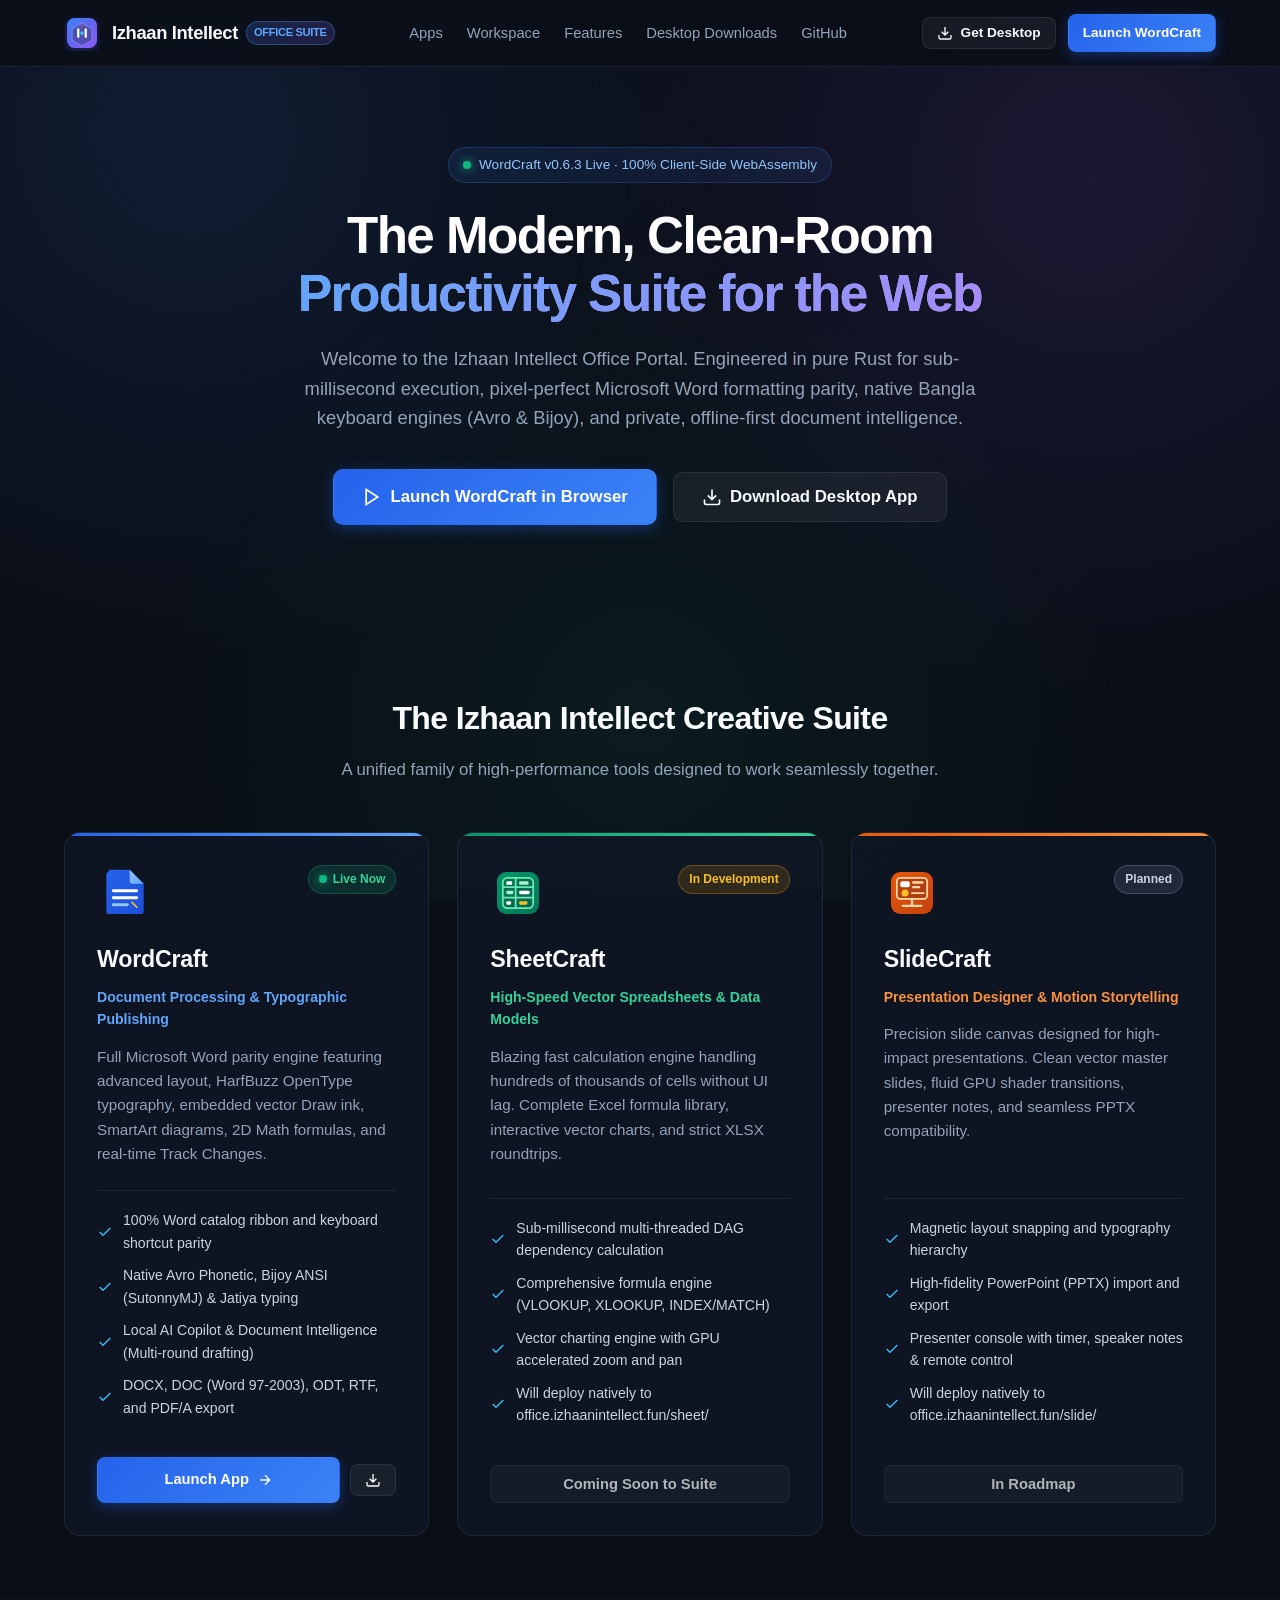
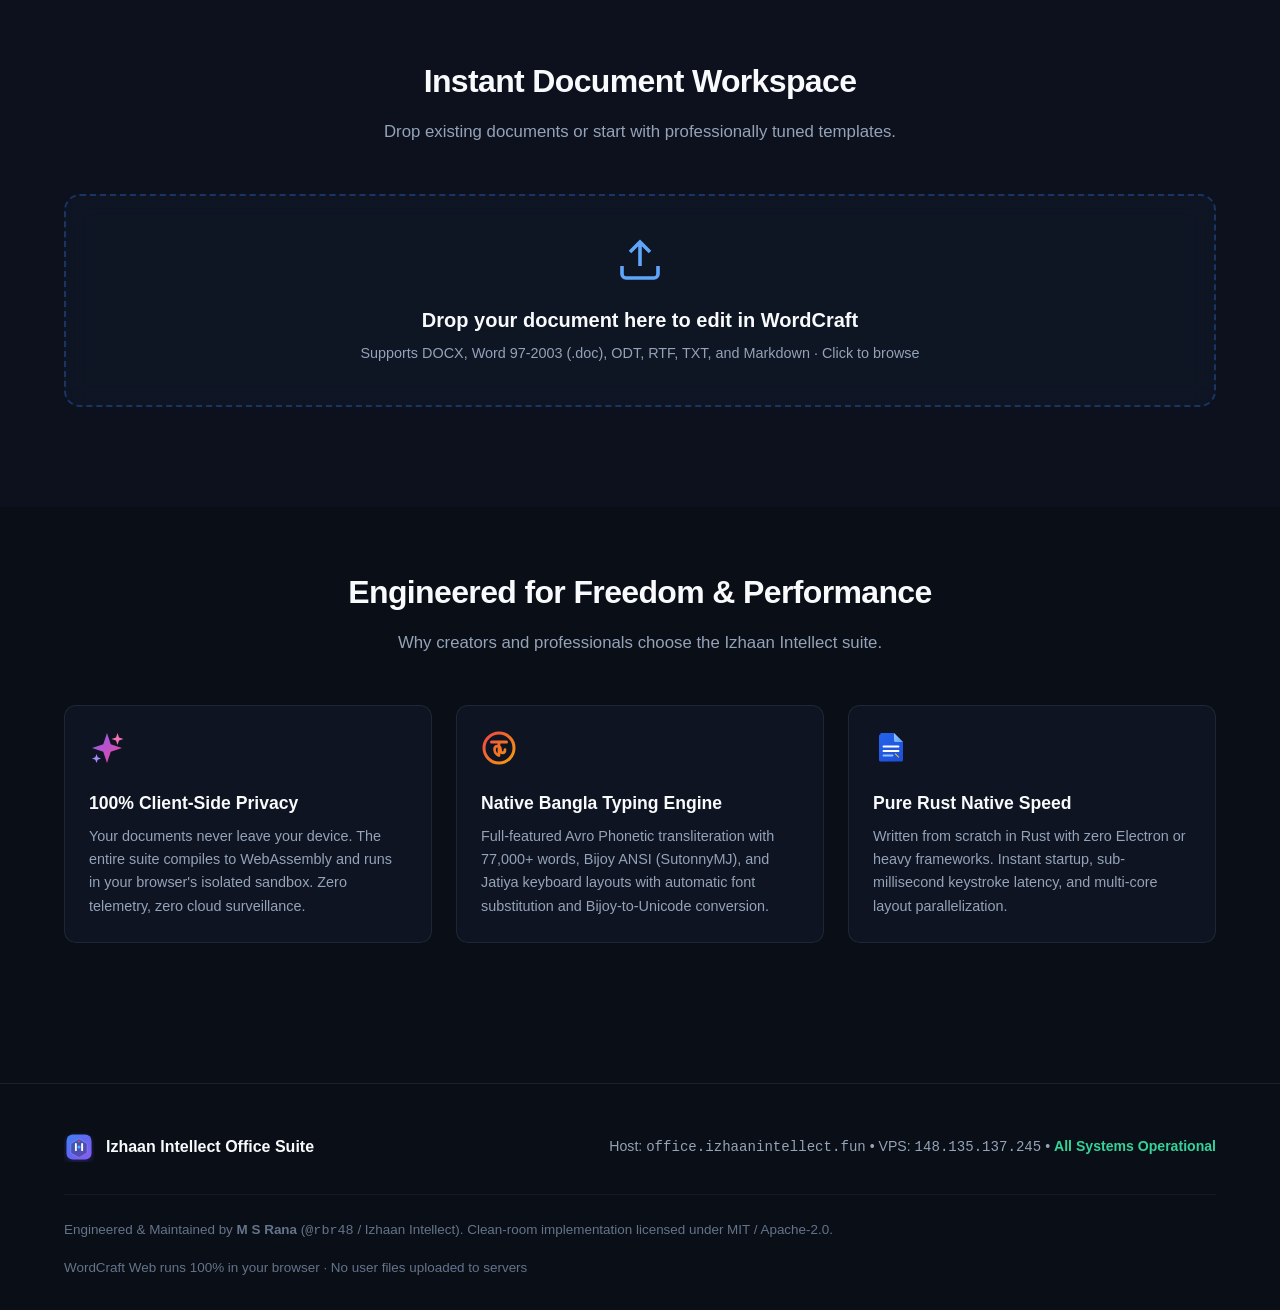
==== deploy/portal/index.html @ 46769c38 "deploy: web portal and VPS deployment pipeline for office.izhaanintellect.fun" ====
<!DOCTYPE html>
<html lang="en">
<head>
  <meta charset="utf-8">
  <meta name="viewport" content="width=device-width, initial-scale=1.0">
  <title>Izhaan Intellect Office Suite · Word, Spreadsheets & Presentations</title>
  <meta name="description" content="Clean-room, high-performance open office suite engineered in pure Rust. Native Microsoft Word compatibility, built-in Bangla IME, and offline AI Document Copilot.">
  <link rel="icon" type="image/svg+xml" href="assets/logo.svg">
  <link rel="stylesheet" href="styles.css">
</head>
<body>

  <!-- Navigation Bar -->
  <nav class="navbar">
    <div class="container nav-container">
      <a href="/" class="brand">
        <img src="assets/logo.svg" alt="Izhaan Intellect Office Logo" class="brand-logo">
        <span class="brand-text">
          Izhaan Intellect <span class="suite-badge">Office Suite</span>
        </span>
      </a>

      <ul class="nav-links">
        <li><a href="#apps" class="nav-link">Apps</a></li>
        <li><a href="#workspace" class="nav-link">Workspace</a></li>
        <li><a href="#features" class="nav-link">Features</a></li>
        <li><a href="#downloads" class="nav-link" data-open-modal="downloads">Desktop Downloads</a></li>
        <li><a href="https://github.com/rbr48/wordcraft" target="_blank" rel="noopener" class="nav-link">GitHub</a></li>
      </ul>

      <div class="nav-actions">
        <button class="btn btn-secondary btn-sm" data-open-modal="downloads">
          <svg width="16" height="16" viewBox="0 0 24 24" fill="none" stroke="currentColor" stroke-width="2">
            <path d="M21 15v4a2 2 0 0 1-2 2H5a2 2 0 0 1-2-2v-4M7 10l5 5 5-5M12 15V3"/>
          </svg>
          Get Desktop
        </button>
        <a href="/word/" class="btn btn-primary btn-sm">
          Launch WordCraft
        </a>
      </div>
    </div>
  </nav>

  <!-- Hero Section -->
  <header class="hero">
    <div class="container">
      <div class="hero-pill">
        <span class="pulse-dot"></span>
        <span>WordCraft v0.6.3 Live · 100% Client-Side WebAssembly</span>
      </div>

      <h1 class="hero-title">
        The Modern, Clean-Room<br>
        <span>Productivity Suite for the Web</span>
      </h1>

      <p class="hero-desc">
        Welcome to the Izhaan Intellect Office Portal. Engineered in pure Rust for sub-millisecond execution,
        pixel-perfect Microsoft Word formatting parity, native Bangla keyboard engines (Avro &amp; Bijoy),
        and private, offline-first document intelligence.
      </p>

      <div class="hero-cta">
        <a href="/word/" class="btn btn-primary btn-lg">
          <svg width="20" height="20" viewBox="0 0 24 24" fill="none" stroke="currentColor" stroke-width="2">
            <polygon points="5 3 19 12 5 21 5 3"/>
          </svg>
          Launch WordCraft in Browser
        </a>
        <button class="btn btn-secondary btn-lg" data-open-modal="downloads">
          <svg width="20" height="20" viewBox="0 0 24 24" fill="none" stroke="currentColor" stroke-width="2">
            <path d="M21 15v4a2 2 0 0 1-2 2H5a2 2 0 0 1-2-2v-4M7 10l5 5 5-5M12 15V3"/>
          </svg>
          Download Desktop App
        </button>
      </div>
    </div>
  </header>

  <!-- Apps Suite Grid -->
  <section class="section" id="apps">
    <div class="container">
      <div class="section-header">
        <h2 class="section-title">The Izhaan Intellect Creative Suite</h2>
        <p class="section-subtitle">A unified family of high-performance tools designed to work seamlessly together.</p>
      </div>

      <div class="apps-grid">
        <!-- WordCraft (Active) -->
        <div class="app-card card-word">
          <div class="card-header">
            <img src="assets/icon-word.svg" alt="WordCraft Icon" class="app-icon">
            <span class="status-badge live">
              <span class="pulse-dot"></span>
              Live Now
            </span>
          </div>

          <h3 class="app-title">WordCraft</h3>
          <p class="app-role">Document Processing &amp; Typographic Publishing</p>
          <p class="app-desc">
            Full Microsoft Word parity engine featuring advanced layout, HarfBuzz OpenType typography,
            embedded vector Draw ink, SmartArt diagrams, 2D Math formulas, and real-time Track Changes.
          </p>

          <ul class="app-features">
            <li>
              <svg viewBox="0 0 24 24" fill="none" stroke="currentColor" stroke-width="2"><polyline points="20 6 9 17 4 12"/></svg>
              100% Word catalog ribbon and keyboard shortcut parity
            </li>
            <li>
              <svg viewBox="0 0 24 24" fill="none" stroke="currentColor" stroke-width="2"><polyline points="20 6 9 17 4 12"/></svg>
              Native Avro Phonetic, Bijoy ANSI (SutonnyMJ) &amp; Jatiya typing
            </li>
            <li>
              <svg viewBox="0 0 24 24" fill="none" stroke="currentColor" stroke-width="2"><polyline points="20 6 9 17 4 12"/></svg>
              Local AI Copilot &amp; Document Intelligence (Multi-round drafting)
            </li>
            <li>
              <svg viewBox="0 0 24 24" fill="none" stroke="currentColor" stroke-width="2"><polyline points="20 6 9 17 4 12"/></svg>
              DOCX, DOC (Word 97-2003), ODT, RTF, and PDF/A export
            </li>
          </ul>

          <div class="card-footer">
            <a href="/word/" class="btn btn-primary" style="flex: 1;">
              Launch App
              <svg width="16" height="16" viewBox="0 0 24 24" fill="none" stroke="currentColor" stroke-width="2">
                <line x1="5" y1="12" x2="19" y2="12"/><polyline points="12 5 19 12 12 19"/>
              </svg>
            </a>
            <button class="btn btn-secondary btn-sm" data-open-modal="downloads" title="Download Desktop">
              <svg width="16" height="16" viewBox="0 0 24 24" fill="none" stroke="currentColor" stroke-width="2">
                <path d="M21 15v4a2 2 0 0 1-2 2H5a2 2 0 0 1-2-2v-4M7 10l5 5 5-5M12 15V3"/>
              </svg>
            </button>
          </div>
        </div>

        <!-- SheetCraft (Upcoming) -->
        <div class="app-card card-sheet">
          <div class="card-header">
            <img src="assets/icon-sheet.svg" alt="SheetCraft Icon" class="app-icon">
            <span class="status-badge dev">In Development</span>
          </div>

          <h3 class="app-title">SheetCraft</h3>
          <p class="app-role">High-Speed Vector Spreadsheets &amp; Data Models</p>
          <p class="app-desc">
            Blazing fast calculation engine handling hundreds of thousands of cells without UI lag.
            Complete Excel formula library, interactive vector charts, and strict XLSX roundtrips.
          </p>

          <ul class="app-features">
            <li>
              <svg viewBox="0 0 24 24" fill="none" stroke="currentColor" stroke-width="2"><polyline points="20 6 9 17 4 12"/></svg>
              Sub-millisecond multi-threaded DAG dependency calculation
            </li>
            <li>
              <svg viewBox="0 0 24 24" fill="none" stroke="currentColor" stroke-width="2"><polyline points="20 6 9 17 4 12"/></svg>
              Comprehensive formula engine (VLOOKUP, XLOOKUP, INDEX/MATCH)
            </li>
            <li>
              <svg viewBox="0 0 24 24" fill="none" stroke="currentColor" stroke-width="2"><polyline points="20 6 9 17 4 12"/></svg>
              Vector charting engine with GPU accelerated zoom and pan
            </li>
            <li>
              <svg viewBox="0 0 24 24" fill="none" stroke="currentColor" stroke-width="2"><polyline points="20 6 9 17 4 12"/></svg>
              Will deploy natively to office.izhaanintellect.fun/sheet/
            </li>
          </ul>

          <div class="card-footer">
            <button class="btn btn-secondary" style="width: 100%; opacity: 0.7; cursor: default;">
              Coming Soon to Suite
            </button>
          </div>
        </div>

        <!-- SlideCraft (Upcoming) -->
        <div class="app-card card-slide">
          <div class="card-header">
            <img src="assets/icon-slide.svg" alt="SlideCraft Icon" class="app-icon">
            <span class="status-badge plan">Planned</span>
          </div>

          <h3 class="app-title">SlideCraft</h3>
          <p class="app-role">Presentation Designer &amp; Motion Storytelling</p>
          <p class="app-desc">
            Precision slide canvas designed for high-impact presentations. Clean vector master slides,
            fluid GPU shader transitions, presenter notes, and seamless PPTX compatibility.
          </p>

          <ul class="app-features">
            <li>
              <svg viewBox="0 0 24 24" fill="none" stroke="currentColor" stroke-width="2"><polyline points="20 6 9 17 4 12"/></svg>
              Magnetic layout snapping and typography hierarchy
            </li>
            <li>
              <svg viewBox="0 0 24 24" fill="none" stroke="currentColor" stroke-width="2"><polyline points="20 6 9 17 4 12"/></svg>
              High-fidelity PowerPoint (PPTX) import and export
            </li>
            <li>
              <svg viewBox="0 0 24 24" fill="none" stroke="currentColor" stroke-width="2"><polyline points="20 6 9 17 4 12"/></svg>
              Presenter console with timer, speaker notes &amp; remote control
            </li>
            <li>
              <svg viewBox="0 0 24 24" fill="none" stroke="currentColor" stroke-width="2"><polyline points="20 6 9 17 4 12"/></svg>
              Will deploy natively to office.izhaanintellect.fun/slide/
            </li>
          </ul>

          <div class="card-footer">
            <button class="btn btn-secondary" style="width: 100%; opacity: 0.7; cursor: default;">
              In Roadmap
            </button>
          </div>
        </div>
      </div>
    </div>
  </section>

  <!-- Quick Workspace & Dropzone -->
  <section class="section" id="workspace" style="background: rgba(17, 24, 39, 0.4);">
    <div class="container">
      <div class="section-header">
        <h2 class="section-title">Instant Document Workspace</h2>
        <p class="section-subtitle">Drop existing documents or start with professionally tuned templates.</p>
      </div>

      <!-- Drag & Drop Zone -->
      <div class="dropzone-box" id="file-dropzone">
        <input type="file" id="file-input" style="display: none;" accept=".docx,.doc,.odt,.rtf,.txt,.md">
        <svg class="dropzone-icon" viewBox="0 0 24 24" fill="none" stroke="currentColor" stroke-width="1.8">
          <path d="M21 15v4a2 2 0 0 1-2 2H5a2 2 0 0 1-2-2v-4M17 8l-5-5-5 5M12 3v12"/>
        </svg>
        <h3 class="dropzone-title">Drop your document here to edit in WordCraft</h3>
        <p class="dropzone-sub">Supports DOCX, Word 97-2003 (.doc), ODT, RTF, TXT, and Markdown · Click to browse</p>
      </div>
    </div>
  </section>

  <!-- Technical Features & Privacy Highlights -->
  <section class="section" id="features">
    <div class="container">
      <div class="section-header">
        <h2 class="section-title">Engineered for Freedom &amp; Performance</h2>
        <p class="section-subtitle">Why creators and professionals choose the Izhaan Intellect suite.</p>
      </div>

      <div class="features-grid">
        <div class="feature-box">
          <img src="assets/icon-ai.svg" alt="Privacy Icon" class="feature-box-icon">
          <h3 class="feature-box-title">100% Client-Side Privacy</h3>
          <p class="feature-box-desc">
            Your documents never leave your device. The entire suite compiles to WebAssembly and runs in your browser's
            isolated sandbox. Zero telemetry, zero cloud surveillance.
          </p>
        </div>

        <div class="feature-box">
          <img src="assets/icon-bangla.svg" alt="Bangla Engine" class="feature-box-icon">
          <h3 class="feature-box-title">Native Bangla Typing Engine</h3>
          <p class="feature-box-desc">
            Full-featured Avro Phonetic transliteration with 77,000+ words, Bijoy ANSI (SutonnyMJ), and Jatiya
            keyboard layouts with automatic font substitution and Bijoy-to-Unicode conversion.
          </p>
        </div>

        <div class="feature-box">
          <img src="assets/icon-word.svg" alt="Native Speed" class="feature-box-icon">
          <h3 class="feature-box-title">Pure Rust Native Speed</h3>
          <p class="feature-box-desc">
            Written from scratch in Rust with zero Electron or heavy frameworks. Instant startup, sub-millisecond
            keystroke latency, and multi-core layout parallelization.
          </p>
        </div>
      </div>
    </div>
  </section>

  <!-- Desktop Downloads Modal -->
  <div class="modal-overlay" id="downloads-modal">
    <div class="modal-content">
      <div class="modal-header">
        <h3 class="modal-title">Download WordCraft Desktop (v0.6.3)</h3>
        <button class="modal-close" id="close-modal">&times;</button>
      </div>

      <p style="color: var(--text-secondary); margin-bottom: 20px; font-size: 0.95rem;">
        Choose the native package for your operating system. Desktop builds include native OS spooler printing,
        command-line interface (CLI), and full local filesystem access.
      </p>

      <div class="downloads-list">
        <!-- Windows Setup EXE -->
        <div class="download-item">
          <div>
            <div class="download-info-title">
              <svg width="20" height="20" viewBox="0 0 24 24" fill="none" stroke="#60a5fa" stroke-width="2">
                <rect x="3" y="3" width="18" height="18" rx="2"/><line x1="12" y1="3" x2="12" y2="21"/><line x1="3" y1="12" x2="21" y2="12"/>
              </svg>
              Windows 64-bit Installer (.setup.exe)
            </div>
            <div class="download-info-sub">Recommended for Windows 10 &amp; 11 · Inno Setup Native Package</div>
          </div>
          <a href="https://github.com/rbr48/wordcraft/releases/download/v0.6.3/wordcraft-0.6.3-windows-x64-setup.exe" class="btn btn-primary btn-sm">
            Download
          </a>
        </div>

        <!-- Windows Portable ZIP -->
        <div class="download-item">
          <div>
            <div class="download-info-title">
              <svg width="20" height="20" viewBox="0 0 24 24" fill="none" stroke="#94a3b8" stroke-width="2">
                <rect x="3" y="3" width="18" height="18" rx="2"/><line x1="12" y1="3" x2="12" y2="21"/>
              </svg>
              Windows Portable Archive (.zip)
            </div>
            <div class="download-info-sub">No installation required · Run directly from USB or folder</div>
          </div>
          <a href="https://github.com/rbr48/wordcraft/releases/download/v0.6.3/wordcraft-0.6.3-windows-x64-portable.zip" class="btn btn-secondary btn-sm">
            Download
          </a>
        </div>

        <!-- macOS Universal DMG -->
        <div class="download-item">
          <div>
            <div class="download-info-title">
              <svg width="20" height="20" viewBox="0 0 24 24" fill="none" stroke="#cbd5e1" stroke-width="2">
                <path d="M12 2a10 10 0 1 0 10 10A10 10 0 0 0 12 2zm1 14.5a1.5 1.5 0 1 1-3 0 1.5 1.5 0 0 1 3 0z"/>
              </svg>
              macOS Universal Binary (.dmg)
            </div>
            <div class="download-info-sub">Apple Silicon (M1/M2/M3/M4) &amp; Intel x86_64</div>
          </div>
          <a href="https://github.com/rbr48/wordcraft/releases/download/v0.6.3/wordcraft-0.6.3-macos-universal.dmg" class="btn btn-secondary btn-sm">
            Download
          </a>
        </div>

        <!-- Linux AppImage -->
        <div class="download-item">
          <div>
            <div class="download-info-title">
              <svg width="20" height="20" viewBox="0 0 24 24" fill="none" stroke="#f59e0b" stroke-width="2">
                <circle cx="12" cy="12" r="10"/><path d="m10 15 5-3-5-3v6Z"/>
              </svg>
              Linux AppImage (.AppImage)
            </div>
            <div class="download-info-sub">Universal portable binary for Ubuntu, Fedora, Debian, Arch</div>
          </div>
          <a href="https://github.com/rbr48/wordcraft/releases/download/v0.6.3/wordcraft-0.6.3-linux-x86_64.AppImage" class="btn btn-secondary btn-sm">
            Download
          </a>
        </div>

        <!-- Debian / Ubuntu DEB -->
        <div class="download-item">
          <div>
            <div class="download-info-title">
              <svg width="20" height="20" viewBox="0 0 24 24" fill="none" stroke="#f43f5e" stroke-width="2">
                <rect x="4" y="4" width="16" height="16" rx="2"/><circle cx="12" cy="12" r="3"/>
              </svg>
              Debian / Ubuntu Package (.deb)
            </div>
            <div class="download-info-sub">Native dpkg installer with system menu integration</div>
          </div>
          <a href="https://github.com/rbr48/wordcraft/releases/download/v0.6.3/wordcraft-0.6.3-linux-x86_64.deb" class="btn btn-secondary btn-sm">
            Download
          </a>
        </div>
      </div>
    </div>
  </div>

  <!-- Footer -->
  <footer class="footer">
    <div class="container">
      <div class="footer-top">
        <div class="footer-brand">
          <img src="assets/logo.svg" alt="Izhaan Intellect Office Logo" width="30" height="30">
          <strong>Izhaan Intellect Office Suite</strong>
        </div>
        <div class="footer-meta">
          Host: <code>office.izhaanintellect.fun</code> • VPS: <code>148.135.137.245</code> • <span>All Systems Operational</span>
        </div>
      </div>

      <div class="footer-bottom">
        <div>
          Engineered &amp; Maintained by <strong>M S Rana</strong> (<code>@rbr48</code> / Izhaan Intellect).
          Clean-room implementation licensed under MIT / Apache-2.0.
        </div>
        <div>
          WordCraft Web runs 100% in your browser · No user files uploaded to servers
        </div>
      </div>
    </div>
  </footer>

  <script src="app.js"></script>
</body>
</html>
---- deploy/portal/styles.css ----
/* Izhaan Intellect Office Suite Portal Stylesheet */
:root {
  --bg-primary: #0a0e17;
  --bg-secondary: #111827;
  --bg-card: rgba(17, 24, 39, 0.7);
  --bg-card-hover: rgba(30, 41, 59, 0.85);
  --border-color: rgba(255, 255, 255, 0.08);
  --border-glow: rgba(59, 130, 246, 0.4);
  --text-primary: #f8fafc;
  --text-secondary: #94a3b8;
  --text-muted: #64748b;
  
  --brand-blue: #3b82f6;
  --brand-indigo: #6366f1;
  --brand-purple: #8b5cf6;
  --brand-cyan: #06b6d4;
  --brand-emerald: #10b981;
  --brand-amber: #f59e0b;
  --brand-rose: #f43f5e;

  --font-sans: -apple-system, BlinkMacSystemFont, "Segoe UI", Roboto, "Helvetica Neue", Arial, sans-serif;
  --font-mono: ui-monospace, SFMono-Regular, Menlo, Monaco, Consolas, monospace;
}

* {
  box-sizing: border-box;
  margin: 0;
  padding: 0;
}

body {
  font-family: var(--font-sans);
  background-color: var(--bg-primary);
  color: var(--text-primary);
  min-height: 100vh;
  line-height: 1.6;
  overflow-x: hidden;
  background-image: 
    radial-gradient(circle at 15% 15%, rgba(59, 130, 246, 0.12) 0%, transparent 40%),
    radial-gradient(circle at 85% 20%, rgba(139, 92, 246, 0.12) 0%, transparent 40%),
    radial-gradient(circle at 50% 80%, rgba(16, 185, 129, 0.08) 0%, transparent 50%);
  background-attachment: fixed;
}

/* Container */
.container {
  max-width: 1200px;
  margin: 0 auto;
  padding: 0 24px;
}

/* Top Navigation Bar */
.navbar {
  position: sticky;
  top: 0;
  z-index: 100;
  backdrop-filter: blur(16px);
  -webkit-backdrop-filter: blur(16px);
  background: rgba(10, 14, 23, 0.8);
  border-bottom: 1px solid var(--border-color);
  padding: 14px 0;
}

.nav-container {
  display: flex;
  align-items: center;
  justify-content: space-between;
}

.brand {
  display: flex;
  align-items: center;
  gap: 12px;
  text-decoration: none;
  color: var(--text-primary);
}

.brand-logo {
  width: 36px;
  height: 36px;
}

.brand-text {
  font-size: 1.15rem;
  font-weight: 700;
  letter-spacing: -0.02em;
  display: flex;
  align-items: center;
  gap: 8px;
}

.suite-badge {
  font-size: 0.7rem;
  font-weight: 600;
  text-transform: uppercase;
  padding: 2px 7px;
  border-radius: 999px;
  background: linear-gradient(135deg, rgba(59, 130, 246, 0.2), rgba(139, 92, 246, 0.2));
  color: #60a5fa;
  border: 1px solid rgba(96, 165, 250, 0.3);
}

.nav-links {
  display: flex;
  align-items: center;
  gap: 24px;
  list-style: none;
}

.nav-link {
  color: var(--text-secondary);
  text-decoration: none;
  font-size: 0.92rem;
  font-weight: 500;
  transition: color 0.2s ease;
}

.nav-link:hover {
  color: var(--text-primary);
}

.nav-actions {
  display: flex;
  align-items: center;
  gap: 12px;
}

/* Buttons */
.btn {
  display: inline-flex;
  align-items: center;
  justify-content: center;
  gap: 8px;
  padding: 10px 18px;
  font-size: 0.92rem;
  font-weight: 600;
  border-radius: 8px;
  text-decoration: none;
  cursor: pointer;
  transition: all 0.2s ease;
  border: 1px solid transparent;
}

.btn-primary {
  background: linear-gradient(135deg, #2563eb, #3b82f6);
  color: #ffffff;
  box-shadow: 0 4px 14px rgba(37, 99, 235, 0.35);
}

.btn-primary:hover {
  background: linear-gradient(135deg, #1d4ed8, #2563eb);
  box-shadow: 0 6px 20px rgba(37, 99, 235, 0.5);
  transform: translateY(-1px);
}

.btn-secondary {
  background: rgba(255, 255, 255, 0.05);
  color: var(--text-primary);
  border-color: var(--border-color);
}

.btn-secondary:hover {
  background: rgba(255, 255, 255, 0.1);
  border-color: rgba(255, 255, 255, 0.2);
  transform: translateY(-1px);
}

.btn-sm {
  padding: 7px 14px;
  font-size: 0.85rem;
}

.btn-lg {
  padding: 14px 28px;
  font-size: 1.05rem;
  border-radius: 10px;
}

/* Hero Section */
.hero {
  padding: 80px 0 60px;
  text-align: center;
}

.hero-pill {
  display: inline-flex;
  align-items: center;
  gap: 8px;
  padding: 6px 14px;
  border-radius: 999px;
  background: rgba(59, 130, 246, 0.1);
  border: 1px solid rgba(59, 130, 246, 0.25);
  color: #93c5fd;
  font-size: 0.85rem;
  font-weight: 500;
  margin-bottom: 24px;
}

.pulse-dot {
  width: 8px;
  height: 8px;
  border-radius: 50%;
  background-color: #10b981;
  box-shadow: 0 0 10px #10b981;
  animation: pulse 2s infinite;
}

@keyframes pulse {
  0% { transform: scale(0.95); box-shadow: 0 0 0 0 rgba(16, 185, 129, 0.7); }
  70% { transform: scale(1); box-shadow: 0 0 0 6px rgba(16, 185, 129, 0); }
  100% { transform: scale(0.95); box-shadow: 0 0 0 0 rgba(16, 185, 129, 0); }
}

.hero-title {
  font-size: 3.2rem;
  font-weight: 800;
  line-height: 1.15;
  letter-spacing: -0.03em;
  margin-bottom: 20px;
  background: linear-gradient(180deg, #ffffff 30%, #94a3b8 100%);
  -webkit-background-clip: text;
  -webkit-text-fill-color: transparent;
}

.hero-title span {
  background: linear-gradient(135deg, #60a5fa, #a78bfa);
  -webkit-background-clip: text;
  -webkit-text-fill-color: transparent;
}

.hero-desc {
  max-width: 720px;
  margin: 0 auto 36px;
  font-size: 1.15rem;
  color: var(--text-secondary);
}

.hero-cta {
  display: flex;
  align-items: center;
  justify-content: center;
  gap: 16px;
  flex-wrap: wrap;
  margin-bottom: 48px;
}

/* App Grid Section */
.section {
  padding: 60px 0;
}

.section-header {
  text-align: center;
  margin-bottom: 48px;
}

.section-title {
  font-size: 2rem;
  font-weight: 700;
  letter-spacing: -0.02em;
  margin-bottom: 12px;
}

.section-subtitle {
  color: var(--text-secondary);
  font-size: 1.05rem;
}

.apps-grid {
  display: grid;
  grid-template-columns: repeat(auto-fit, minmax(340px, 1fr));
  gap: 28px;
}

.app-card {
  background: var(--bg-card);
  backdrop-filter: blur(12px);
  -webkit-backdrop-filter: blur(12px);
  border: 1px solid var(--border-color);
  border-radius: 16px;
  padding: 32px;
  display: flex;
  flex-direction: column;
  transition: all 0.3s cubic-bezier(0.16, 1, 0.3, 1);
  position: relative;
  overflow: hidden;
}

.app-card::before {
  content: '';
  position: absolute;
  top: 0;
  left: 0;
  right: 0;
  height: 3px;
  background: transparent;
  transition: background 0.3s ease;
}

.app-card:hover {
  background: var(--bg-card-hover);
  border-color: rgba(255, 255, 255, 0.15);
  transform: translateY(-4px);
  box-shadow: 0 12px 30px rgba(0, 0, 0, 0.4);
}

.app-card.card-word::before { background: linear-gradient(90deg, #2563eb, #60a5fa); }
.app-card.card-sheet::before { background: linear-gradient(90deg, #059669, #34d399); }
.app-card.card-slide::before { background: linear-gradient(90deg, #ea580c, #fb923c); }

.card-header {
  display: flex;
  align-items: flex-start;
  justify-content: space-between;
  margin-bottom: 20px;
}

.app-icon {
  width: 56px;
  height: 56px;
  border-radius: 12px;
}

.status-badge {
  font-size: 0.75rem;
  font-weight: 600;
  padding: 4px 10px;
  border-radius: 999px;
  display: inline-flex;
  align-items: center;
  gap: 6px;
}

.status-badge.live {
  background: rgba(16, 185, 129, 0.15);
  color: #34d399;
  border: 1px solid rgba(16, 185, 129, 0.3);
}

.status-badge.dev {
  background: rgba(245, 158, 11, 0.15);
  color: #fbbf24;
  border: 1px solid rgba(245, 158, 11, 0.3);
}

.status-badge.plan {
  background: rgba(148, 163, 184, 0.15);
  color: #cbd5e1;
  border: 1px solid rgba(148, 163, 184, 0.3);
}

.app-title {
  font-size: 1.45rem;
  font-weight: 700;
  margin-bottom: 8px;
  letter-spacing: -0.01em;
}

.app-role {
  color: #60a5fa;
  font-size: 0.88rem;
  font-weight: 600;
  margin-bottom: 14px;
}

.app-card.card-sheet .app-role { color: #34d399; }
.app-card.card-slide .app-role { color: #fb923c; }

.app-desc {
  color: var(--text-secondary);
  font-size: 0.95rem;
  margin-bottom: 24px;
  flex-grow: 1;
}

.app-features {
  list-style: none;
  margin-bottom: 28px;
  border-top: 1px solid var(--border-color);
  padding-top: 18px;
}

.app-features li {
  display: flex;
  align-items: center;
  gap: 10px;
  font-size: 0.88rem;
  color: #cbd5e1;
  margin-bottom: 10px;
}

.app-features li svg {
  flex-shrink: 0;
  width: 16px;
  height: 16px;
  color: #38bdf8;
}

.card-footer {
  display: flex;
  align-items: center;
  gap: 10px;
}

/* Dropzone & Quick Launch */
.dropzone-box {
  background: var(--bg-card);
  backdrop-filter: blur(12px);
  border: 2px dashed rgba(59, 130, 246, 0.3);
  border-radius: 16px;
  padding: 40px 24px;
  text-align: center;
  cursor: pointer;
  transition: all 0.2s ease;
  margin-bottom: 40px;
}

.dropzone-box:hover, .dropzone-box.drag-over {
  border-color: var(--brand-blue);
  background: rgba(37, 99, 235, 0.08);
  transform: scale(1.005);
}

.dropzone-icon {
  width: 48px;
  height: 48px;
  margin-bottom: 12px;
  color: #60a5fa;
}

.dropzone-title {
  font-size: 1.25rem;
  font-weight: 600;
  margin-bottom: 6px;
}

.dropzone-sub {
  color: var(--text-secondary);
  font-size: 0.9rem;
}

/* Feature Highlights Grid */
.features-grid {
  display: grid;
  grid-template-columns: repeat(auto-fit, minmax(280px, 1fr));
  gap: 24px;
}

.feature-box {
  background: var(--bg-card);
  border: 1px solid var(--border-color);
  border-radius: 12px;
  padding: 24px;
  transition: transform 0.2s ease;
}

.feature-box:hover {
  transform: translateY(-2px);
  border-color: rgba(255, 255, 255, 0.15);
}

.feature-box-icon {
  width: 36px;
  height: 36px;
  margin-bottom: 16px;
}

.feature-box-title {
  font-size: 1.1rem;
  font-weight: 600;
  margin-bottom: 8px;
}

.feature-box-desc {
  color: var(--text-secondary);
  font-size: 0.9rem;
}

/* Modal for Downloads */
.modal-overlay {
  position: fixed;
  inset: 0;
  background: rgba(0, 0, 0, 0.75);
  backdrop-filter: blur(8px);
  display: flex;
  align-items: center;
  justify-content: center;
  z-index: 200;
  opacity: 0;
  visibility: hidden;
  transition: all 0.25s ease;
  padding: 20px;
}

.modal-overlay.active {
  opacity: 1;
  visibility: visible;
}

.modal-content {
  background: #111827;
  border: 1px solid rgba(255, 255, 255, 0.15);
  border-radius: 18px;
  width: 100%;
  max-width: 680px;
  max-height: 90vh;
  overflow-y: auto;
  padding: 32px;
  box-shadow: 0 25px 50px -12px rgba(0, 0, 0, 0.5);
  transform: scale(0.95);
  transition: transform 0.25s ease;
}

.modal-overlay.active .modal-content {
  transform: scale(1);
}

.modal-header {
  display: flex;
  align-items: center;
  justify-content: space-between;
  margin-bottom: 24px;
}

.modal-title {
  font-size: 1.4rem;
  font-weight: 700;
}

.modal-close {
  background: transparent;
  border: none;
  color: var(--text-secondary);
  cursor: pointer;
  font-size: 1.5rem;
  line-height: 1;
  padding: 4px 8px;
}

.modal-close:hover {
  color: var(--text-primary);
}

.downloads-list {
  display: flex;
  flex-direction: column;
  gap: 14px;
}

.download-item {
  display: flex;
  align-items: center;
  justify-content: space-between;
  padding: 16px 20px;
  background: rgba(255, 255, 255, 0.03);
  border: 1px solid var(--border-color);
  border-radius: 10px;
  transition: all 0.2s ease;
}

.download-item:hover {
  background: rgba(255, 255, 255, 0.06);
  border-color: rgba(255, 255, 255, 0.2);
}

.download-info-title {
  font-weight: 600;
  font-size: 0.98rem;
  display: flex;
  align-items: center;
  gap: 8px;
}

.download-info-sub {
  color: var(--text-secondary);
  font-size: 0.82rem;
}

/* Footer */
.footer {
  border-top: 1px solid var(--border-color);
  padding: 48px 0 32px;
  margin-top: 80px;
  background: rgba(10, 14, 23, 0.6);
}

.footer-top {
  display: flex;
  align-items: center;
  justify-content: space-between;
  flex-wrap: wrap;
  gap: 24px;
  margin-bottom: 32px;
}

.footer-brand {
  display: flex;
  align-items: center;
  gap: 12px;
}

.footer-meta {
  color: var(--text-secondary);
  font-size: 0.88rem;
}

.footer-meta span {
  color: #34d399;
  font-weight: 600;
}

.footer-bottom {
  display: flex;
  align-items: center;
  justify-content: space-between;
  border-top: 1px solid rgba(255, 255, 255, 0.05);
  padding-top: 24px;
  color: var(--text-muted);
  font-size: 0.84rem;
  flex-wrap: wrap;
  gap: 16px;
}

/* Responsive */
@media (max-width: 768px) {
  .hero-title { font-size: 2.3rem; }
  .nav-links { display: none; }
  .apps-grid { grid-template-columns: 1fr; }
}
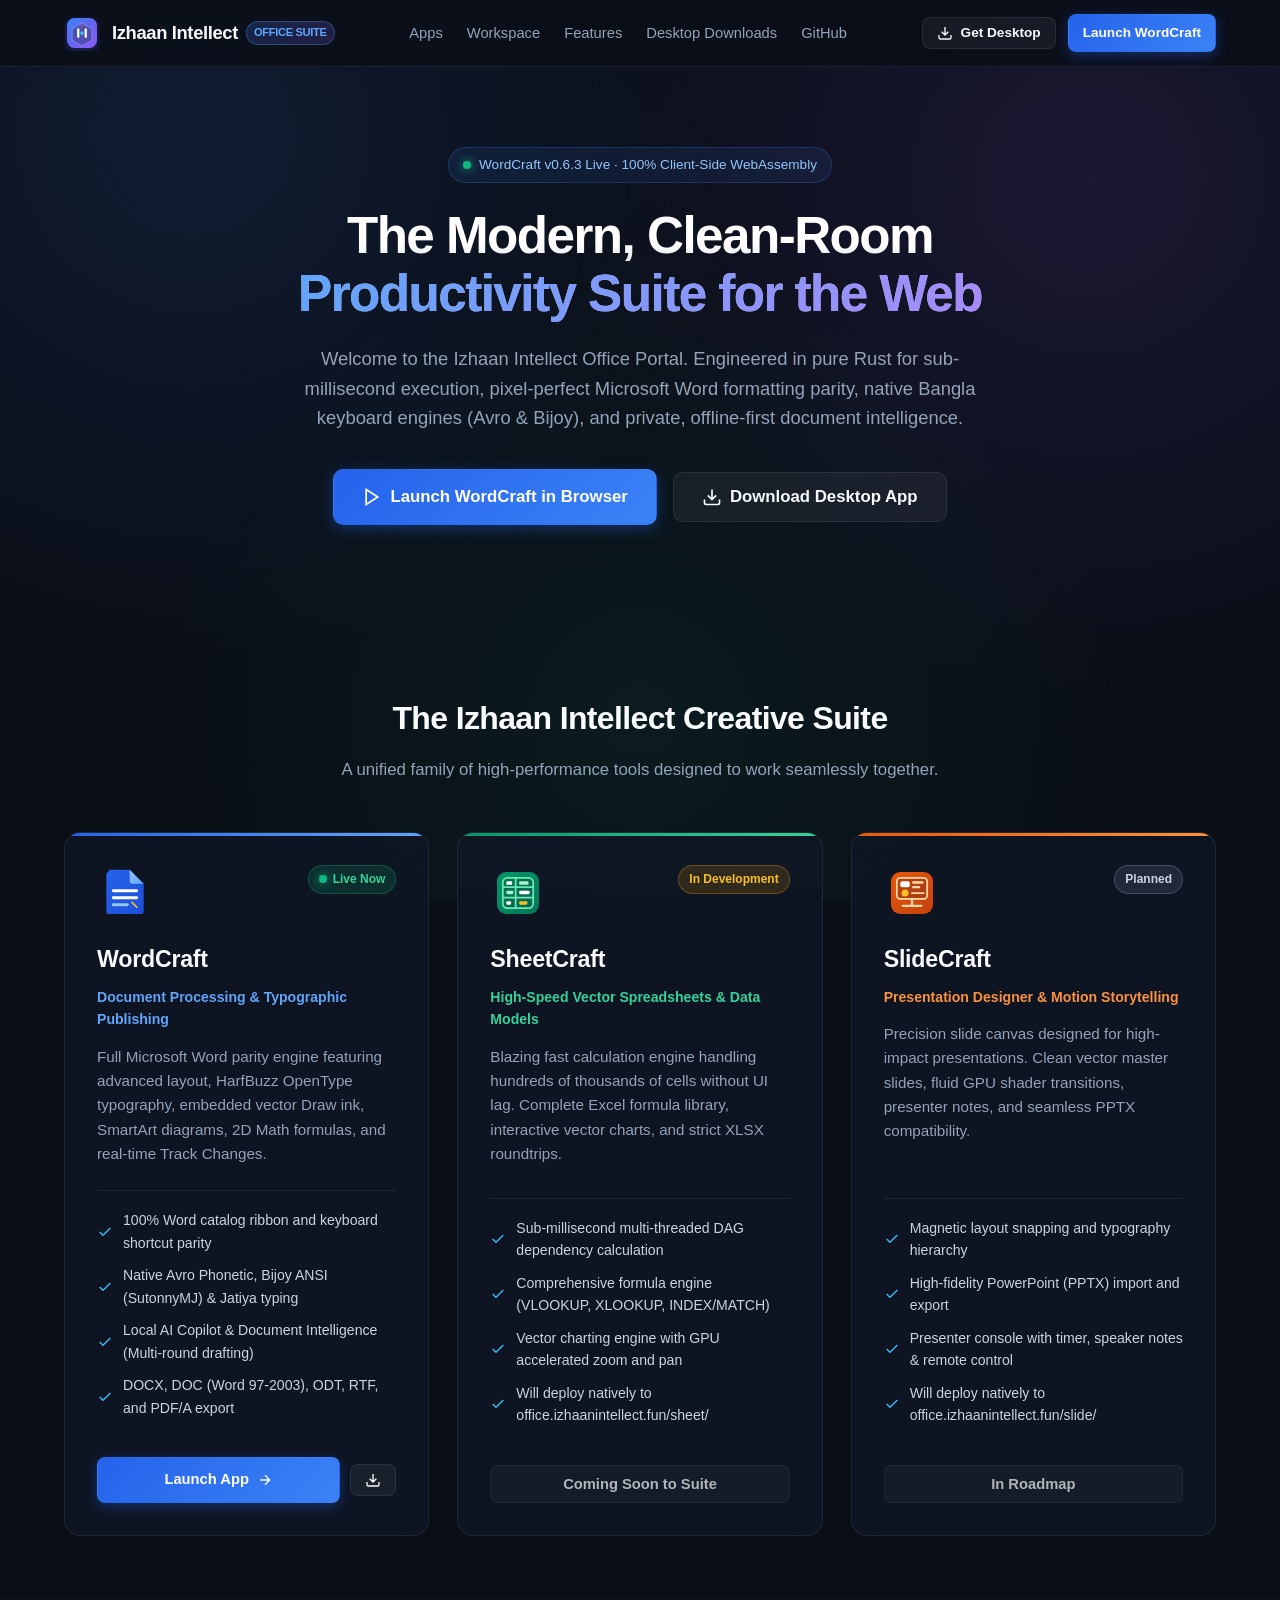
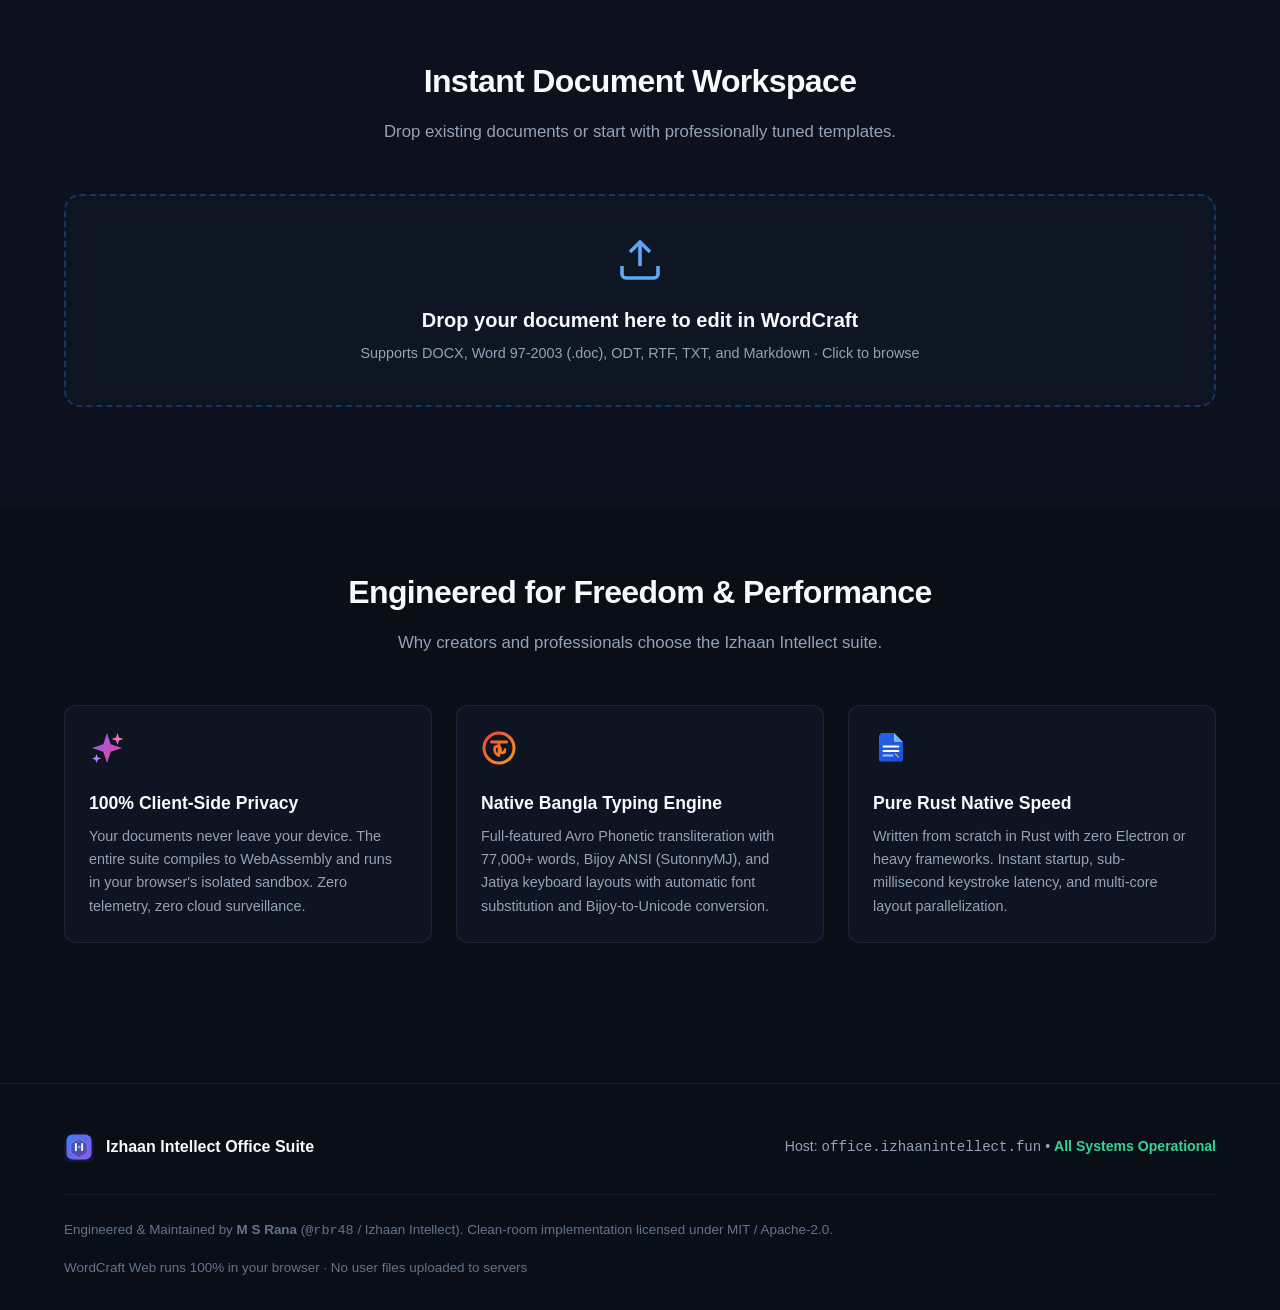
==== commit d9cb20c7: "feat(web): deploy Izhaan Intellect portal, KalpurushANSI fonts, and Bijoy tagged fixes" ====
--- a/deploy/portal/index.html
+++ b/deploy/portal/index.html
@@ -386,7 +386,7 @@
           <strong>Izhaan Intellect Office Suite</strong>
         </div>
         <div class="footer-meta">
-          Host: <code>office.izhaanintellect.fun</code> • VPS: <code>148.135.137.245</code> • <span>All Systems Operational</span>
+          Host: <code>office.izhaanintellect.fun</code> • <span>All Systems Operational</span>
         </div>
       </div>
 
--- a/deploy/portal/styles.css
+++ b/deploy/portal/styles.css
@@ -623,7 +623,25 @@
 
 /* Responsive */
 @media (max-width: 768px) {
-  .hero-title { font-size: 2.3rem; }
+  .hero { padding: 50px 0 40px; }
+  .hero-title { font-size: 2.2rem; }
+  .hero-desc { font-size: 1.02rem; margin-bottom: 28px; }
+  .hero-cta { flex-direction: column; width: 100%; gap: 12px; }
+  .hero-cta .btn { width: 100%; }
   .nav-links { display: none; }
-  .apps-grid { grid-template-columns: 1fr; }
-}
+  .apps-grid { grid-template-columns: 1fr; gap: 20px; }
+  .features-grid { grid-template-columns: 1fr; gap: 18px; }
+  .footer-top { flex-direction: column; align-items: flex-start; gap: 16px; }
+  .footer-bottom { flex-direction: column; align-items: flex-start; gap: 12px; }
+  .container { padding: 0 18px; }
+  .modal-content { width: 94vw; max-width: 520px; padding: 22px 18px; }
+}
+
+@media (max-width: 480px) {
+  .hero-title { font-size: 1.75rem; }
+  .brand-text { font-size: 1.0rem; }
+  .suite-badge { display: none; }
+  .nav-actions .btn-secondary { display: none; }
+  .dropzone-box { padding: 36px 16px; }
+  .dropzone-title { font-size: 1.1rem; }
+}
